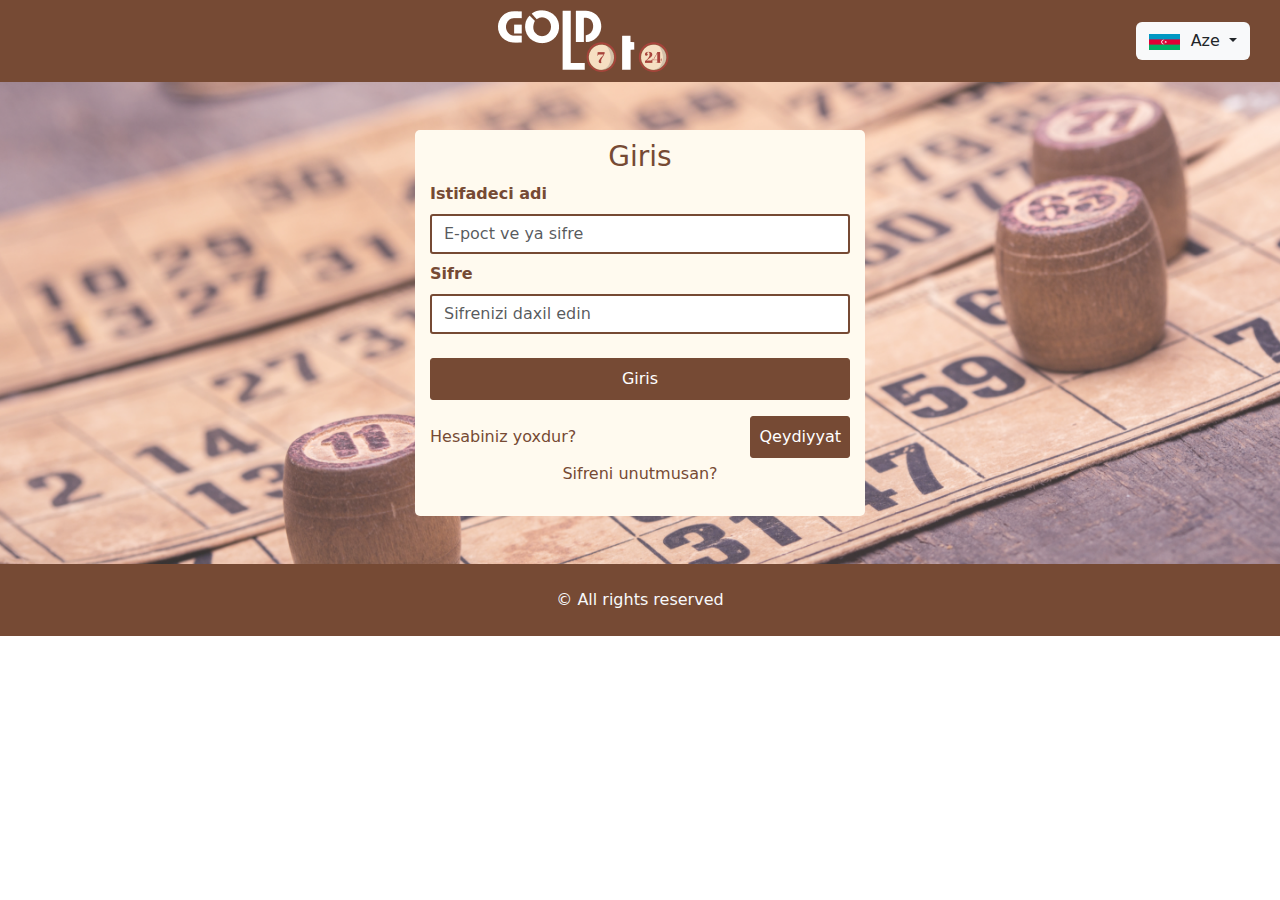
==== index.html @ 74d9b7e3 "first commit" ====
<!DOCTYPE html>
<html lang="en">
<head>
    <meta charset="UTF-8">
    <meta http-equiv="X-UA-Compatible" content="IE=edge">
    <meta name="viewport" content="width=device-width, initial-scale=1.0">
    <link rel="stylesheet" href="style.css">
    <link rel="stylesheet" href="https://cdn.jsdelivr.net/npm/bootstrap@5.3.0-alpha1/dist/css/bootstrap.min.css">

    <title>Document</title>
</head>
<body>
    <header class="loto_header">
       
            <div class="noShow"></div>
            <img src="./img/logo (1).png"/>
            <div class="dropdown noShow">
                <button class="btn bg-light dropdown-toggle" type="button" data-bs-toggle="dropdown" aria-expanded="false"> 
                  <img src="./img/image 17.png"/> &nbsp;Aze
                </button>
                <ul class="dropdown-menu">
                  <li><a class="dropdown-item" href="#"><img src="./img/image 17.png"/>&nbsp;Aze</a></li>
                  <li><a class="dropdown-item" href="#"><img src="./img/image 17.png"/>&nbsp;Aze</a></li>
                  <li><a class="dropdown-item" href="#"><img src="./img/image 17.png"/>&nbsp;Aze</a></li>
                </ul>
              </div>
       
       
    </header>
    <section class="home_page_bigdiv_login py-5">
        <div class="home_page_div_login">
            <h3 class="text-center noShow">Giris </h3>
         <div class="show">
            <div class="d-flex justify-content-between">
                <h3 >Giris </h3>
                <div class="dropdown">
                    <button class="btn bg-light dropdown-toggle" type="button" data-bs-toggle="dropdown" aria-expanded="false"> 
                      <img src="./img/image 17.png"/> &nbsp;Aze
                    </button>
                    <ul class="dropdown-menu">
                      <li><a class="dropdown-item" href="#"><img src="./img/image 17.png"/>&nbsp;Aze</a></li>
                      <li><a class="dropdown-item" href="#"><img src="./img/image 17.png"/>&nbsp;Aze</a></li>
                      <li><a class="dropdown-item" href="#"><img src="./img/image 17.png"/>&nbsp;Aze</a></li>
                    </ul>
                </div>
           

            </div>
         
         </div>
            <form>
                <div class="mb-2">
                    <label for="exampleFormControlInput1" class="form-label"><b>Istifadeci adi</b></label>
                    <input type="text" class="form-control" id="exampleFormControlInput1" placeholder="E-poct ve ya sifre">
                </div>
                <div class="mb-2">
                    <label for="exampleFormControlInput2" class="form-label"><b>Sifre</b></label>
                    <input type="password" class="form-control" id="exampleFormControlInput2" placeholder="Sifrenizi daxil edin">
                </div>
                <button type="submit" class="w-100 p-2 text-light my-3"><a href="home.html">Giris</a></button>
                 
            </form>
            <div class="home_page_div_login_check d-flex justify-content-between align-items-center">
               <a href="#">Hesabiniz yoxdur?</a>
               <button class="p-2"><a href="./register.html">Qeydiyyat</a></button>
            </div>
           <p class="text-center p-1"> <a href="./recovery.html">Sifreni unutmusan?</a></p>

        </div>
        
    </section>
    <footer class="loto_footer p-4 d-flex justify-content-center align-items-center text-light">
        <span>© All rights reserved</span>
    </footer>
 
    
    

   
    <script src="https://cdn.jsdelivr.net/npm/bootstrap@5.3.0-alpha1/dist/js/bootstrap.bundle.min.js"></script>
</body>
</html>
---- style.css ----
*{
    margin: 0;
    padding: 0;
    list-style: none;
    text-decoration: none;
    box-sizing: border-box;
}
:root {
    --loto: #764A34;
  }

/* ___________________Header__________________ */
.loto_header{
    background-color: var(--loto) ;
    padding: 10px 30px;
    display: flex;
    justify-content: space-between;
    align-items: center;
}
.loto_header nav{
    width: 50%;
    display: flex;
    justify-content: space-between;
    align-items: center;
}
.loto_header_person{
    width: 240px;
}
.loto_header_person_img{
    width: 20px;
    height: 20px;
}
.loto_header_price{
    position: relative;
    font-weight: 700;
}
.loto_header_price::after{
    content: '+';
    position: absolute;
    right: 0;
    top: 0;
    width: 18px;
    height: 100%;
    display: flex;
    justify-content: center;
    align-items: center;
    background-color: #AEAEAE;
}
.loto_header_price1{
    position: relative;
    font-weight: 700;
}
.loto_header_price1::after{
    content: '+';
    position: absolute;
    right: 0;
    top: 0;
    width: 40px;
    height: 100%;
    display: flex;
    justify-content: center;
    align-items: center;
    background-color: var(--loto);
}
/* __________________Login______________________ */
.home_page_bigdiv_login{
    background-image: url('./img/old-wooden-lotto-barrels-game-cards.png');
    background-position: center;
    background-size: cover;
    background-repeat: no-repeat;
    display: flex;
    justify-content: center;
    align-items: center;
}
.show{
    display: none;
}
.home_page_div_login{
    width: 450px;
   padding: 10px 15px;
   background-color: #FFFAEF;
   border-radius: 5px;
   color: var(--loto);
}
.home_page_div_login input{
    border: 2px solid var(--loto) !important;
    border-radius: 3px;
}

.home_page_bigdiv_login button{
    background-color: var(--loto);
    border: 1px solid var(--loto);
    border-radius: 3px;
    transition: 0.6s;
}
.home_page_bigdiv_login button:hover{
    background-color: transparent;
}
.home_page_bigdiv_login button:hover a{
   color: #764A34;
}
.home_page_bigdiv_login button a{
    color: white;
    text-decoration: none;
}
.home_page_div_login_check button a{
    color: white;
    text-decoration: none;

}
.home_page_div_login_check a{
    color: var(--loto);
    text-decoration: none;
}
.home_page_div_login_check button:hover{
    background-color: transparent;
}
.home_page_div_login_check button:hover a{
   color: var(--loto);
}
.home_page_div_login p a{
    color: var(--loto);
    text-decoration: none;
}
/* ____________________Footer_________________________ */
.loto_footer{
    background-color: var(--loto);
}
/* ___________________Recovery______________________ */
.recovery_bigdiv{
    background-image: url('./img/tabletop-lotto-game-with-wooden-barrels-vintage-cards-play-home-with-friends-3\ 1.png');
    background-position: center;
    background-repeat: no-repeat;
    background-size: cover;
    display: flex;
    flex-direction: column;
    align-items: center;
    gap: 60px;
}
.recovery_div{
    width: 360px;
   padding: 10px 15px;
   background-color: #FFFAEF;
   border-radius: 5px;
   color: var(--loto);
   display: flex;
   flex-direction: column;
   align-items: center;
}
.recovery_div input{
    border: 1px solid var(--loto);
}
.recovery_div button{
    background-color: var(--loto);
    border: 1px solid var(--loto);
    border-radius: 3px;
    transition: 0.6s;
}
.recovery_div button:hover{
    background-color: transparent;
}
.recovery_div button a{
    color: white;
    text-decoration: none;
}
.recovery_div button:hover a{
    color: var(--loto);
}
.recovery_div1{
   width: 360px;
   padding: 80px 0px;
   background-color: #FFFAEF;
   border-radius: 5px;
   color: var(--loto);
}
/* __________________________Carousel__________________________ */
.loto_carusel1{
    width: 100%;
    height: 300px;
}
.loto_carusel1 img{
    width: 100%;
    height: 100%;
}
/* _________________________Home_Page______________________ */
.loto_home_page_bigdiv{
    background-image: url('./img//wooden-textured-background\ 2.png');
    background-position: center;
    background-size: cover;
    background-repeat: no-repeat;
    padding: 10px 60px;
}

.loto_home_div{
    display: flex;
    justify-content: space-between;
    flex-wrap: wrap;
    gap: 25px;

}
.traj_div{
    width: 46%;
    background-color: #FFFAEF;
    border-radius: 4px;
   padding: 10px 0px;
}
.traj_div a{
    color: black;
    text-decoration: none;
}
.traj_price div{
    background-color: #FFEFCA;
}
.traj_success{
    border-top: 2px solid var(--loto);
}
.traj_success_price ul li{
    width: 50px;
    height: 50px;
    border-radius: 100%;
    display: flex;
    justify-content: center;
    align-items: center;
    border: 3px solid var(--loto);
    font-weight: 700;
    margin-right: 8px;
    background-color: #FFEFCA;

}
.traj_end_price{
    background-color: #FFEFCA;
    font-weight: 700;
}
.traj_time button{
    background-color: #FFEFCA;
}
/* _______________________Account____________________________ */
.person_account_bigdiv{
    background-image: url('./img/tabletop-lotto-game-with-wooden-barrels-vintage-cards-play-home-with-friends-2\ 1.png');
    background-size: cover;
    background-position: center;
    background-repeat: no-repeat;
}
.person_account_switch{
    width: max-content;
}
/* __________Refferal_______ */
.refferal_big_div{
    background-color: #FFFAEF;
}

.refferal_big_div_form1,
.refferal_big_div_form2{
    width: 42%;
}
.refferal_big_div_form1 input,
.refferal_big_div_form2 input{
    border: 1px solid var(--loto);
}
.refferal_big_div_button button{
    background-color: var(--loto);
    border: 1px solid var(--loto);
    transition: 0.6s;
}
.refferal_big_div_button button a{
    color: white;
    text-decoration: none;
}
.refferal_big_div_button button:hover{
    background-color: transparent;
}
.refferal_big_div_button button:hover a{
    color: var(--loto);
}
/* __________person_account_menu___________ */
.person_account_menu button{
    width: 300px;
    max-width: 100%;
    border: 1px solid var(--loto);
    background-color: var(--loto);
}
.person_account_menu button a{
    color: white;
    text-decoration: none;
}
.person_account_choose button{
    width: 100px;
    max-width: 100%;
    border: 1px solid var(--loto);
    background-color: var(--loto);

}
.person_account_choose button a{
   color: white;
   text-decoration: none;

}

.person_account_choose input{
    width: 300px;
    max-width: 100%;
    border: 1px solid var(--loto);

}
.person_account_price button{
    border: 1px solid var(--loto);
    border-radius: 20px;
}
.person_account_price button a{
   color: var(--loto);
   text-decoration: none;
}
/* .person_account_price button::after{
    content: "+";
    clip-path: circle(56.8% at 86% 55%);
    background-color: #764A34;
    position: absolute;
    top: 0;
    left: 0;
    width: 30px;
} */
/* ______________Balans___________ */
.balans_home_page_bigdiv{
    background-image: url('./img/wooden-barrels-with-numbers-percentages-black-background\ 1.png');
    background-size: cover;
    background-position: center;
    background-repeat: no-repeat;

}
.balans_home_page_buttons{
    width: 50%;
}
.balans_home_page_buttons button{
    width: 45%;
    max-width: 100%;
    padding: 10px 0px;
    background-color: var(--loto);
    border: 1px solid var(--loto);
  }
.balans_home_page_buttons button a{
    color: white;
    text-decoration: none;
}
.balans_div{
    width: 50%;
    background-color: #FFFAEF;
}
.balans_price{
    flex-direction: column;
    width: 50%;
}
.balans_price div {
    background-color: #FFFAEF;

}
.balans_write button{
    border:1px solid  var(--loto);
    background-color: var(--loto);

}
.balans_write button a{
    color: white;
    text-decoration: none;
}
/* _________________________Buyer_____________________________ */
.buyer_bigdiv{
    background-color: #FFFAEF;
}
.buyer_avto{
    border: 1px solid var(--loto);
    background-color: var(--loto);
    color: white;
}
.buyer_btns button,
.buyer_btns span{
    width: 40px;
    height: 40px;
    display: flex;
    justify-content: center;
    align-items: center;
    border: 1px solid var(--loto);
    border-radius: 3px;
    background-color: white;
    margin: 0px 7px;
    font-weight: 700;

}
.buyer_btn span{
    border: 1px solid var(--loto);
}
.buyer_btn button{
    border: 1px solid var(--loto);
    background-color: var(--loto);
}
.buyer_btn button a{
    color: white;
    text-decoration: none;
}
.buyer_header{
    background-color: #FFFAEF;
}
.buyer_header button{
    border: 1px solid var(--loto);
    width: 110px;
    background-color: var(--loto);
    color: white;
   
}
.buyer_ticket{
    border: 2px solid white;
    box-sizing: border-box;
    width: 100%;
    /* max-width: 100%; */
    

}
.buyer_ticket1{
    border: 6px solid black;
    width: 1000px;
}
.buyer_ticket button{
 padding: 30px 45px;
}

/* __________________Footer_app______________ */
.footer_app{
    width: 100%;
    background-color: #F4F4F4;
    height: 90px;
    position: fixed;
    bottom: 0;
    left: 0;
}
.footer_app a{
    text-decoration: none;
    color: #764A34;
}

/* ________________MediaQuery___________________________ */

@media only screen and (max-width: 600px){

}

/* Small devices (portrait tablets and large phones, 600px and up) */
@media only screen and (max-width: 600px){
    .home_page_bigdiv_login,
    .person_account_bigdiv,
    .recovery_bigdiv,
.loto_home_page_bigdiv
    {
       background-image: url('./img/Rectangle\ 19.png');
       
    }
   
    .show{
        display: block;
    }
    .noShow{
        display: none;
    }
    .loto_header img{
        margin: 19px auto;
    }
    .loto_home_page_bigdiv{
        padding: 10px 5px;
    }
    .traj_end_price img{
        width: 10px;
        height: 10px;
    }
    .traj_success_price ul li{
        width: 30px;
        height: 30px;
    }
    .traj_price h6{
        font-size: 12px;
    }
    .person_account_choose{
        flex-direction: column;
        align-items: flex-start;
    }
    .refferal_big_div_forms{
        flex-direction: column;
    }
    .refferal_big_div_form1,
    .refferal_big_div_form2{
        width: 100%;
    }
    .balans_home_page_buttons {
        width: 100%;
    }
    .balans_app{
        flex-direction: column;
    }
    .balans_div{
        width: 100%;
    }
    .balans_price{
       flex-direction: row;
       justify-content: space-between;
       width: 100%;
    }
    .balans_price div{
      margin: 15px 0px;
    }

}

/* Medium devices (landscape tablets, 768px and up) */
@media only screen and (min-width: 768px){

}

/* Large devices (laptops/desktops, 992px and up) */
@media only screen and (max-width: 1100px){
.traj_div{
    width: 100%;
}
}

/* Extra large devices (large laptops and desktops, 1200px and up) */
@media only screen and (min-width: 1200px){

}
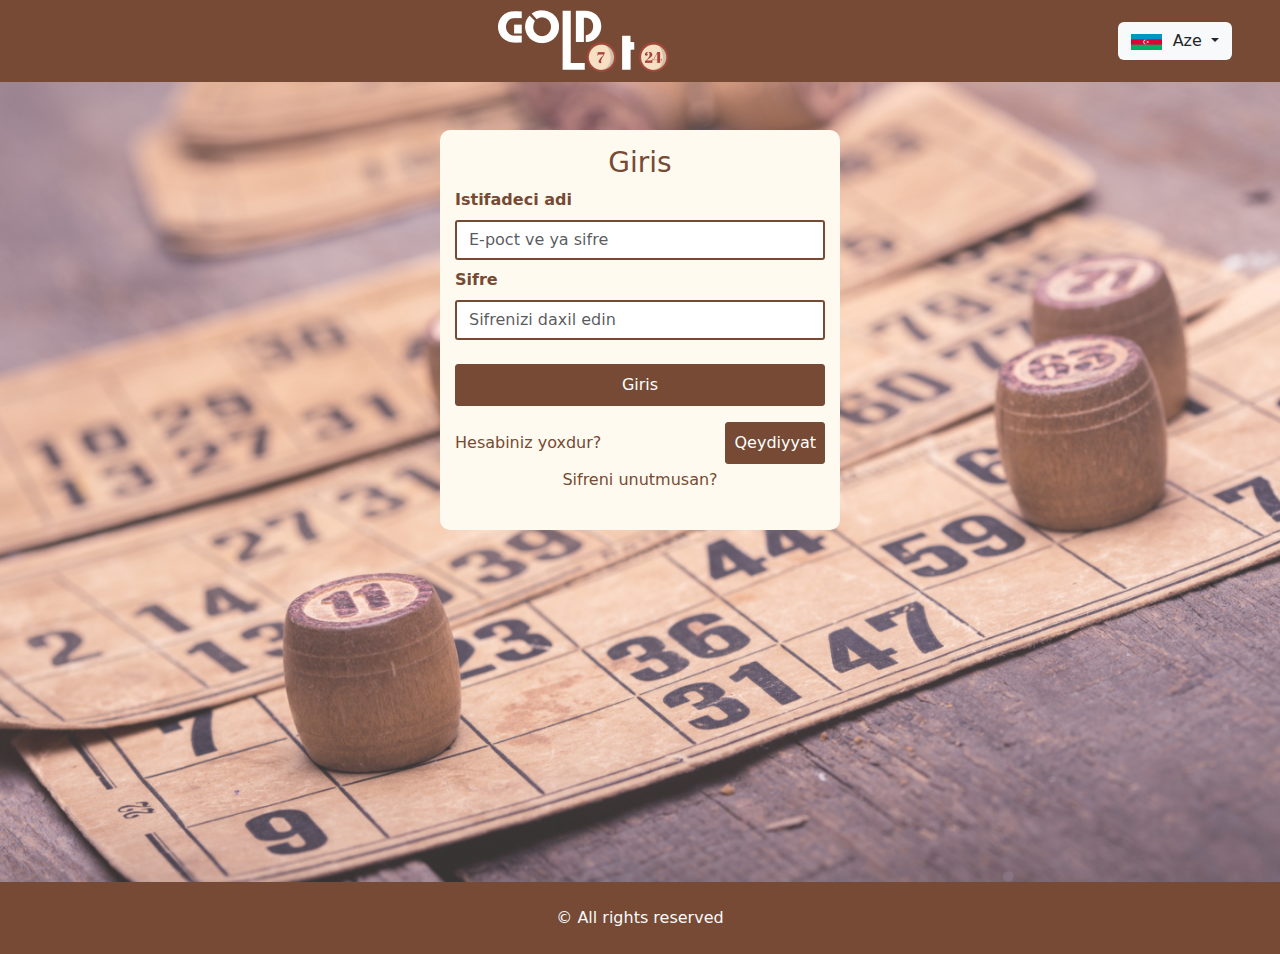
==== commit e4ed1f64: "banner" ====
--- a/index.html
+++ b/index.html
@@ -10,7 +10,7 @@
     <title>Document</title>
 </head>
 <body>
-    <header class="loto_header">
+    <header class="loto_header px-5">
        
             <div class="noShow"></div>
             <img src="./img/logo (1).png"/>
@@ -27,7 +27,7 @@
        
        
     </header>
-    <section class="home_page_bigdiv_login py-5">
+    <section class="home_page_bigdiv_login py-5 px-3">
         <div class="home_page_div_login">
             <h3 class="text-center noShow">Giris </h3>
          <div class="show">
@@ -69,9 +69,11 @@
         </div>
         
     </section>
+  <div class="noShow">
     <footer class="loto_footer p-4 d-flex justify-content-center align-items-center text-light">
         <span>© All rights reserved</span>
     </footer>
+  </div>
  
     
     
--- a/style.css
+++ b/style.css
@@ -24,31 +24,41 @@
     align-items: center;
 }
 .loto_header_person{
-    width: 240px;
-}
-.loto_header_person_img{
+  border-radius: 3px;
+}
+.loto_header_person a{
+    color: black;
+    text-decoration: none;
+}
+/* .loto_header_person_img{
     width: 20px;
     height: 20px;
-}
+} */
 .loto_header_price{
     position: relative;
     font-weight: 700;
+    border-radius: 3px;
 }
 .loto_header_price::after{
     content: '+';
     position: absolute;
     right: 0;
     top: 0;
-    width: 18px;
+    width: 38px;
     height: 100%;
     display: flex;
     justify-content: center;
     align-items: center;
-    background-color: #AEAEAE;
+    background-color: #cccccc;
 }
 .loto_header_price1{
     position: relative;
     font-weight: 700;
+    border-radius: 4px;
+}
+.loto_header_price1 a{
+    color: black;
+    text-decoration: none;
 }
 .loto_header_price1::after{
     content: '+';
@@ -61,25 +71,31 @@
     justify-content: center;
     align-items: center;
     background-color: var(--loto);
+    color: white;
+    border-top-right-radius: 4px;
+    border-bottom-right-radius: 4px;
 }
 /* __________________Login______________________ */
 .home_page_bigdiv_login{
+    height: calc(100vh - 100px);
+    /* height: 1000px; */
     background-image: url('./img/old-wooden-lotto-barrels-game-cards.png');
     background-position: center;
     background-size: cover;
     background-repeat: no-repeat;
     display: flex;
     justify-content: center;
-    align-items: center;
+    /* align-items: center; */
 }
 .show{
     display: none;
 }
 .home_page_div_login{
-    width: 450px;
-   padding: 10px 15px;
+    width: 400px;
+    height: 400px;
+   padding: 16px 15px;
    background-color: #FFFAEF;
-   border-radius: 5px;
+   border-radius: 10px;
    color: var(--loto);
 }
 .home_page_div_login input{
@@ -122,12 +138,63 @@
     color: var(--loto);
     text-decoration: none;
 }
+/* ____________________REgister________________ */
+.home_page_bigdiv_register{
+    /* height: calc(100vh - 100px); */
+    /* height: 1000px; */
+    background-image: url('./img/old-wooden-lotto-barrels-game-cards.png');
+    background-position: center;
+    background-size: cover;
+    background-repeat: no-repeat;
+    display: flex;
+    flex-direction: column;
+    align-items: center;
+    /* justify-content: center; */
+    /* align-items: center; */
+}
+.home_page_div_register{
+    width: 400px;
+    /* height: 400px; */
+   padding: 16px 15px;
+   background-color: #FFFAEF;
+   border-radius: 10px;
+   color: var(--loto);
+}
+.home_page_div_register input{
+    border: 2px solid var(--loto) !important;
+    border-radius: 3px;
+}
+
+.home_page_bigdiv_register button{
+    background-color: var(--loto);
+    border: 1px solid var(--loto);
+    border-radius: 3px;
+    transition: 0.6s;
+}
+.home_page_bigdiv_register button:hover{
+    background-color: transparent;
+}
+.home_page_bigdiv_register button:hover a{
+   color: #764A34;
+}
+.home_page_bigdiv_register button a{
+    color: white;
+    text-decoration: none;
+}
+.register_back{
+    width: 400px;
+}
+.register_back a{
+    color: white;
+    text-decoration: none;
+}
 /* ____________________Footer_________________________ */
 .loto_footer{
     background-color: var(--loto);
 }
 /* ___________________Recovery______________________ */
 .recovery_bigdiv{
+    height: calc(100vh - 110px);
     background-image: url('./img/tabletop-lotto-game-with-wooden-barrels-vintage-cards-play-home-with-friends-3\ 1.png');
     background-position: center;
     background-repeat: no-repeat;
@@ -135,6 +202,7 @@
     display: flex;
     flex-direction: column;
     align-items: center;
+    justify-content: center;
     gap: 60px;
 }
 .recovery_div{
@@ -188,7 +256,7 @@
     background-position: center;
     background-size: cover;
     background-repeat: no-repeat;
-    padding: 10px 60px;
+    padding: 0px 60px;
 }
 
 .loto_home_div{
@@ -196,12 +264,13 @@
     justify-content: space-between;
     flex-wrap: wrap;
     gap: 25px;
+    padding: 20px 0px;
 
 }
 .traj_div{
     width: 46%;
     background-color: #FFFAEF;
-    border-radius: 4px;
+    border-radius: 10px;
    padding: 10px 0px;
 }
 .traj_div a{
@@ -230,6 +299,11 @@
 .traj_end_price{
     background-color: #FFEFCA;
     font-weight: 700;
+}
+.traj_time{
+    display: flex;
+    flex-direction: column;
+    align-items: flex-end;
 }
 .traj_time button{
     background-color: #FFEFCA;
@@ -240,13 +314,17 @@
     background-size: cover;
     background-position: center;
     background-repeat: no-repeat;
+    padding: 0px 90px !important;
 }
 .person_account_switch{
     width: max-content;
+    border-radius: 4px;
 }
 /* __________Refferal_______ */
 .refferal_big_div{
     background-color: #FFFAEF;
+    border-radius: 15px;
+    padding: 0px 30px;
 }
 
 .refferal_big_div_form1,
@@ -256,6 +334,7 @@
 .refferal_big_div_form1 input,
 .refferal_big_div_form2 input{
     border: 1px solid var(--loto);
+    padding: 9px 8px;
 }
 .refferal_big_div_button button{
     background-color: var(--loto);
@@ -278,14 +357,20 @@
     max-width: 100%;
     border: 1px solid var(--loto);
     background-color: var(--loto);
+    
 }
 .person_account_menu button a{
     color: white;
     text-decoration: none;
+    display: flex;
+    justify-content: space-between;
+    padding-left: 10px;
 }
 .person_account_choose button{
-    width: 100px;
-    max-width: 100%;
+    /* width: 100px;
+    max-width: 100%; */
+    /* padding: 10px; */
+    width: 80px;
     border: 1px solid var(--loto);
     background-color: var(--loto);
 
@@ -297,17 +382,37 @@
 }
 
 .person_account_choose input{
+    /* width: 300px;
+    max-width: 100%; */
     width: 300px;
-    max-width: 100%;
     border: 1px solid var(--loto);
 
 }
 .person_account_price button{
     border: 1px solid var(--loto);
     border-radius: 20px;
+    background-color: #FFFAEF;
+    position: relative;
+}
+.person_account_price button::after{
+    content: '+';
+    position: absolute;
+    right: 0;
+    top: 0;
+    width: 40px;
+    height: 100%;
+    background-color: var(--loto);
+    display: flex;
+    justify-content: center;
+    align-items: center;
+    border-top-right-radius: 20px;
+    border-bottom-right-radius: 20px;
+    color: white;
+    font-size: 19px;
+
 }
 .person_account_price button a{
-   color: var(--loto);
+   color:black;
    text-decoration: none;
 }
 /* .person_account_price button::after{
@@ -325,6 +430,7 @@
     background-size: cover;
     background-position: center;
     background-repeat: no-repeat;
+    padding: 0px 40px;
 
 }
 .balans_home_page_buttons{
@@ -344,18 +450,23 @@
 .balans_div{
     width: 50%;
     background-color: #FFFAEF;
+        border-radius: 10px;
+
 }
 .balans_price{
     flex-direction: column;
-    width: 50%;
+    width: 40%;
+    /* border: 2px solid white; */
 }
 .balans_price div {
     background-color: #FFFAEF;
+    width: 48%;
 
 }
 .balans_write button{
-    border:1px solid  var(--loto);
-    background-color: var(--loto);
+    border:1px solid  white;
+    background-color: var(--loto);
+    border-radius: 3px;
 
 }
 .balans_write button a{
@@ -365,6 +476,7 @@
 /* _________________________Buyer_____________________________ */
 .buyer_bigdiv{
     background-color: #FFFAEF;
+    padding: 0px 40px;
 }
 .buyer_avto{
     border: 1px solid var(--loto);
@@ -389,8 +501,17 @@
     border: 1px solid var(--loto);
 }
 .buyer_btn button{
-    border: 1px solid var(--loto);
-    background-color: var(--loto);
+    width: 90px;
+    border: 1px solid var(--loto);
+    background-color: var(--loto);
+    border-radius: 5px;
+}
+.buyer_btn span{
+    width: 60px;
+    display: flex;
+    justify-content: center;
+    align-items: center;
+    border-radius: 5px;
 }
 .buyer_btn button a{
     color: white;
@@ -398,13 +519,14 @@
 }
 .buyer_header{
     background-color: #FFFAEF;
+    width: 75%;
+
 }
 .buyer_header button{
     border: 1px solid var(--loto);
     width: 110px;
     background-color: var(--loto);
     color: white;
-   
 }
 .buyer_ticket{
     border: 2px solid white;
@@ -435,11 +557,121 @@
     text-decoration: none;
     color: #764A34;
 }
-
+/* __________________Loto_Modal________________________ */
+.modal{
+    background-color:rgba(0, 0, 0, 0.837) ;
+}
+.modal-header,
+.modal-body{
+    background-color: #FFFAEF;
+}
+.modal-header button{
+    background-color: #FFEFCA;
+}
+.modal-body h3 a{
+    color: black;
+    text-decoration: none;
+}
+.loto_modal{
+    background-color: #FFEFCA;
+}
+body{
+  position: relative;
+}
+/* ____________________Game________________________ */
+.game_div span{
+    width: 70px;
+    height: 70px;
+    border: 7px solid var(--loto);
+    background-color: #FFFAEF;
+    border-radius: 100%;
+    display: flex;
+    justify-content: center;
+    align-items: center;
+    font-size: 35px;
+    font-weight: 700;
+    margin: 10px;
+}
+.game_div span:nth-child(1){
+    width: 100px;
+    height: 100px;
+    font-size: 45px;
+}
+.game_info{
+    background-color: var(--loto);
+}
+/* ________________Win______________ */
+.win_img_div{
+    height: 300px;
+}
+.win_img_div img{
+    width: 100%;
+    height:100%;
+    object-fit: cover;
+}
+.win_main_div{
+    background-color: #FFFAEF;
+    display: flex;
+    flex-direction: column;
+    justify-content: center;
+    align-items: center;
+
+}
+.win_main_text{
+     height:500px;
+    background-image: url('./img/Group.png');
+    background-size: cover;
+    background-position: center;
+    background-repeat: no-repeat;
+    display: flex;
+    flex-direction: column;
+    justify-content: center;
+    align-items: center;
+    text-align: center;
+}
+.win_main_text h1{
+    font-weight: 700;
+
+}
+/* ________________Operations_app_______ */
+.operations_app{
+    background-color: #FFFAEF;
+    border-bottom-left-radius: 25px;
+    border-bottom-right-radius: 25px;
+    border-top-left-radius: 10px;
+    border-top-right-radius: 10px;
+}
+.operations_div{
+    border-bottom: 1px solid var(--loto);
+    /* padding: 0px 20px; */
+    border-radius: 20px;
+}
+.operations_div p{
+    font-weight: 700;
+}
+/* _____________Banner_____________ */
+
+.carousel-indicators{
+    position: absolute;
+    top: 0;
+    right: 0;
+}
+.carousel-indicators button{
+    width: 20px !important;
+    height: 20px !important;
+    background-color: rgba(193, 188, 188, 0.86) !important;
+    border-radius: 100% !important;
+}
+.carousel_number{
+    padding: 90px 0px 30px 0px;
+}
 /* ________________MediaQuery___________________________ */
 
-@media only screen and (max-width: 600px){
-
+@media only screen and (max-width: 450px){
+    .person_account_choose input{
+        width: 200px;
+    }
+    
 }
 
 /* Small devices (portrait tablets and large phones, 600px and up) */
@@ -447,11 +679,21 @@
     .home_page_bigdiv_login,
     .person_account_bigdiv,
     .recovery_bigdiv,
-.loto_home_page_bigdiv
+.loto_home_page_bigdiv,
+.home_page_bigdiv_register,
+.balans_home_page_bigdiv
     {
        background-image: url('./img/Rectangle\ 19.png');
        
     }
+    .balans_home_page_buttons  button{
+        border: 1px solid white;
+        border-radius: 3px;
+        background-color: #FFFAEF;
+    }
+    .balans_home_page_buttons button a{
+        color: black;
+    }
    
     .show{
         display: block;
@@ -476,9 +718,23 @@
     .traj_price h6{
         font-size: 12px;
     }
+    .btn_app{
+        width: 630px !important;
+    }
+    .person_account_bigdiv{
+        padding: 30px 20px !important;
+    }
+ 
     .person_account_choose{
+        width: 100%;
         flex-direction: column;
         align-items: flex-start;
+        justify-content: flex-start;
+        text-align: left;
+    }
+   
+    .refferal_big_div{
+        padding: 0px 10px;
     }
     .refferal_big_div_forms{
         flex-direction: column;
@@ -486,6 +742,9 @@
     .refferal_big_div_form1,
     .refferal_big_div_form2{
         width: 100%;
+    }
+    .balans_home_page_bigdiv{
+        padding: 0px 10px;
     }
     .balans_home_page_buttons {
         width: 100%;
@@ -500,15 +759,71 @@
        flex-direction: row;
        justify-content: space-between;
        width: 100%;
+       padding: 20px 0px;
     }
     .balans_price div{
       margin: 15px 0px;
-    }
-
+      border-radius: 5px;
+    }
+    .buyer_header_app h4{
+        font-size: 17px;
+    }
+    .buyer_header_app h6{
+        font-size: 14px;
+    }
+    .buyer_header{
+        width: 100%;
+    }
+    .game_div span{
+        width: 60px;
+        height: 60px;
+        font-size: 25px;
+        margin: 10px 4px;
+    }
+    .game_div span:nth-child(1){
+        width: 80px;
+        height: 80px;
+        font-size: 35px;
+    }
+  .win_app{
+    width:150px;
+    height:150px;
+    border-radius: 100%;
+    background-color: #E5BB2A;
+    display: flex;
+    justify-content: center;
+    padding: 22px;
+  }
+   
 }
 
 /* Medium devices (landscape tablets, 768px and up) */
-@media only screen and (min-width: 768px){
+@media only screen and (max-width: 768px){
+    .buyer_bigdiv{
+        padding: 0px 10px;
+    }
+    .buyer_btns h4,
+    .buyer_btn h4
+    {
+        font-size: 13px;
+    }
+   
+    .buyer_btns button,
+.buyer_btns span{
+    width: 25px;
+    height: 25px;
+    margin: 0px 3px;
+
+}
+.buyer_btn button{
+    width: 60px;
+}
+.buyer_btn span{
+    width: 40px;
+}
+.loto_home_page_bigdiv{
+    padding: 0px 20px;
+}
 
 }
 
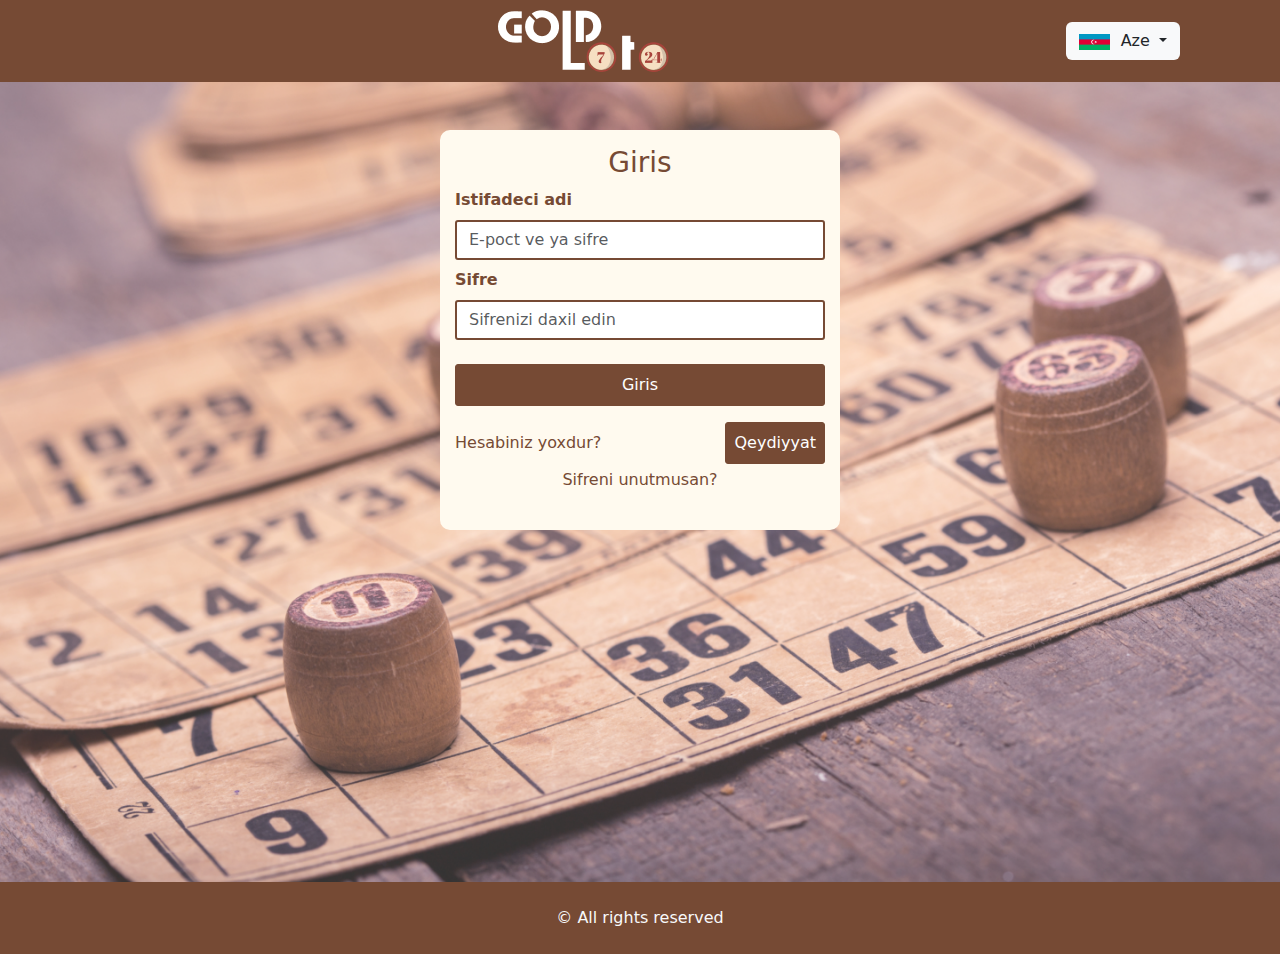
==== commit b774bc93: "after-before" ====
--- a/index.html
+++ b/index.html
@@ -10,7 +10,7 @@
     <title>Document</title>
 </head>
 <body>
-    <header class="loto_header px-5">
+    <header class="loto_header">
        
             <div class="noShow"></div>
             <img src="./img/logo (1).png"/>
--- a/style.css
+++ b/style.css
@@ -12,7 +12,7 @@
 /* ___________________Header__________________ */
 .loto_header{
     background-color: var(--loto) ;
-    padding: 10px 30px;
+    padding: 10px 100px !important;
     display: flex;
     justify-content: space-between;
     align-items: center;
@@ -256,7 +256,7 @@
     background-position: center;
     background-size: cover;
     background-repeat: no-repeat;
-    padding: 0px 60px;
+    padding: 0px 100px 350px 100px;
 }
 
 .loto_home_div{
@@ -264,7 +264,7 @@
     justify-content: space-between;
     flex-wrap: wrap;
     gap: 25px;
-    padding: 20px 0px;
+    padding: 20px 50px;
 
 }
 .traj_div{
@@ -273,6 +273,7 @@
     border-radius: 10px;
    padding: 10px 0px;
 }
+
 .traj_div a{
     color: black;
     text-decoration: none;
@@ -280,8 +281,12 @@
 .traj_price div{
     background-color: #FFEFCA;
 }
+.traj_info{
+    padding: 0px 20px;
+}
 .traj_success{
     border-top: 2px solid var(--loto);
+    padding: 0px 20px;
 }
 .traj_success_price ul li{
     width: 50px;
@@ -314,7 +319,7 @@
     background-size: cover;
     background-position: center;
     background-repeat: no-repeat;
-    padding: 0px 90px !important;
+    padding: 0px 90px 100px 90px;
 }
 .person_account_switch{
     width: max-content;
@@ -430,7 +435,7 @@
     background-size: cover;
     background-position: center;
     background-repeat: no-repeat;
-    padding: 0px 40px;
+    padding: 0px 40px 100px 40px;
 
 }
 .balans_home_page_buttons{
@@ -476,7 +481,7 @@
 /* _________________________Buyer_____________________________ */
 .buyer_bigdiv{
     background-color: #FFFAEF;
-    padding: 0px 40px;
+    padding: 0px 100px;
 }
 .buyer_avto{
     border: 1px solid var(--loto);
@@ -520,13 +525,20 @@
 .buyer_header{
     background-color: #FFFAEF;
     width: 75%;
+    border-top-left-radius: 10px;
+    border-top-right-radius: 10px;
+    border: 6px solid #513425;
+    border-bottom: none;
+
 
 }
 .buyer_header button{
     border: 1px solid var(--loto);
-    width: 110px;
-    background-color: var(--loto);
-    color: white;
+    width: 15%;
+    padding: 10px 0px;
+    background-color: var(--loto);
+    color: white;
+    border-radius: 5px;
 }
 .buyer_ticket{
     border: 2px solid white;
@@ -652,9 +664,8 @@
 /* _____________Banner_____________ */
 
 .carousel-indicators{
-    position: absolute;
-    top: 0;
-    right: 0;
+    top: 0 !important;
+   
 }
 .carousel-indicators button{
     width: 20px !important;
@@ -664,6 +675,41 @@
 }
 .carousel_number{
     padding: 90px 0px 30px 0px;
+     font-weight: 700;
+}
+/* ________________Lost_________________ */
+.goBack{
+  padding: 0px 0px 140px 0px;
+  display: flex;
+  justify-content: center;
+}
+.goBack button{
+    border: 1px solid var(--loto);
+    background-color: var(--loto);
+    border-radius: 5px;
+
+}
+.goBack button a{
+    color: white;
+    text-decoration: none;
+}
+.lost_main_div{
+    border: 1px solid rgba(0, 0, 0, 0.166);
+    display: flex;
+    flex-direction: column; 
+    border-radius: 5px;
+}
+.lost_padding{
+    padding: 0px 100px 0px 100px;
+}
+.loto_ticket{
+    border: 1px solid black;
+    width: 100%;
+    height: 200px;
+}
+.carousel,
+.goBack{
+    background-color: #FFFAEF;
 }
 /* ________________MediaQuery___________________________ */
 
@@ -671,11 +717,15 @@
     .person_account_choose input{
         width: 200px;
     }
+    .traj_info,
+    .traj_success{
+        padding: 0px 5px;
+    }
     
 }
 
 /* Small devices (portrait tablets and large phones, 600px and up) */
-@media only screen and (max-width: 600px){
+@media only screen and (max-width: 620px){
     .home_page_bigdiv_login,
     .person_account_bigdiv,
     .recovery_bigdiv,
@@ -701,6 +751,9 @@
     .noShow{
         display: none;
     }
+    .loto_home_div{
+        padding: 20px 1px;
+    }
     .loto_header img{
         margin: 19px auto;
     }
@@ -722,7 +775,8 @@
         width: 630px !important;
     }
     .person_account_bigdiv{
-        padding: 30px 20px !important;
+        padding: 0px 20px 100px 20px;
+
     }
  
     .person_account_choose{
@@ -744,7 +798,8 @@
         width: 100%;
     }
     .balans_home_page_bigdiv{
-        padding: 0px 10px;
+        padding: 0px 12px 100px 12px;
+
     }
     .balans_home_page_buttons {
         width: 100%;
@@ -774,6 +829,7 @@
     .buyer_header{
         width: 100%;
     }
+   
     .game_div span{
         width: 60px;
         height: 60px;
@@ -794,6 +850,28 @@
     justify-content: center;
     padding: 22px;
   }
+  .lost_padding{
+    padding: 0px 20px 0px 20px;
+}
+.buyer_play_bigdiv{
+    height: 150px !important;
+}
+.buyer_play_div1{
+    height: 46px !important;
+}
+/* .buyer_play_div1 ul li{
+    height: 46px !important;
+    font-size: 20px !important;
+    border-radius: 4px !important;
+   
+} */
+.buyer_play_div1 .ul .li{
+    height: 46px !important;
+    font-size: 20px !important;
+    border-radius: 4px !important;
+   
+}
+
    
 }
 
@@ -806,6 +884,10 @@
     .buyer_btn h4
     {
         font-size: 13px;
+    }
+    .buyer_header button{
+        width: 25%;
+        /* padding: 10px 0px; */
     }
    
     .buyer_btns button,
@@ -817,13 +899,21 @@
 }
 .buyer_btn button{
     width: 60px;
+    border-radius: 20px;
 }
 .buyer_btn span{
-    width: 40px;
+    width: 60px;
+    border-radius: 20px;
+
 }
 .loto_home_page_bigdiv{
-    padding: 0px 20px;
-}
+    padding: 0px 20px 350px 20px;
+
+}
+ /* .loto_home_page_bigdiv{
+        padding: 10px 5px;
+    } */
+
 
 }
 
@@ -837,4 +927,93 @@
 /* Extra large devices (large laptops and desktops, 1200px and up) */
 @media only screen and (min-width: 1200px){
 
-}+}
+
+.buyer_play_bigdiv{
+    width: 100%;
+    height: 270px;
+    border: 2px solid white;
+    /* margin-top: 20px; */
+    background-color: white;
+    border: 6px solid #513425;
+    /* border-top: none; */
+    border-radius: 10px;
+
+
+}
+.buyer_play_div1{
+    width: 100%;
+    height: 86px;
+    /* border: 2px solid black; */
+}
+/* .buyer_play_div1 ul{
+    display: flex;
+    padding: 0px;
+
+}
+.buyer_play_div1 ul li{
+    width: 14%;
+    height: 86px;
+    border: 1.5px solid black;
+    border-radius: 8px;
+    display: flex;
+    justify-content: center;
+    align-items: center;
+    font-weight: 700;
+    font-size: 37px;
+    position: relative;
+} */
+/* .success{
+    position: relative;
+} */
+.success::after{
+    content: "";
+    position: absolute;
+    top: 50%;
+    left: 50%;
+    transform: translate(-50%,-50%);
+    width: 60%;
+    height: 80%;
+    border-radius: 100%;
+    background-color: #B47B51;
+
+}
+.discuss::before{
+    content: '\f00d';
+  font-family: "Font Awesome 5 Free";
+  font-weight: 900;
+  font-size: 40px;
+   position: absolute;
+   top: 50%;
+   left: 50%;    
+   transform: translate(-50%,-50%);
+   color: red;
+}
+.buyer_app_balans button{
+    background-color: #FFFAEF;
+    border-radius: 15px;
+    border: 1px solid #FFFAEF;
+    box-shadow: rgba(0, 0, 0, 0.35) 0px 5px 15px;
+
+}
+.buyer_play_div1 .ul{
+    display: flex;
+    padding: 0px;
+
+}
+.buyer_play_div1 .ul .li{
+    width: 14%;
+    height: 86px;
+    border: 1.5px solid black;
+    border-radius: 8px;
+    display: flex;
+    justify-content: center;
+    align-items: center;
+    font-weight: 700;
+    font-size: 37px;
+    position: relative;
+    background-color: #FFFAEF;
+}
+.buyer_play_div1 .ul .li:disabled{
+    background-color: rgb(221, 220, 220);
+}
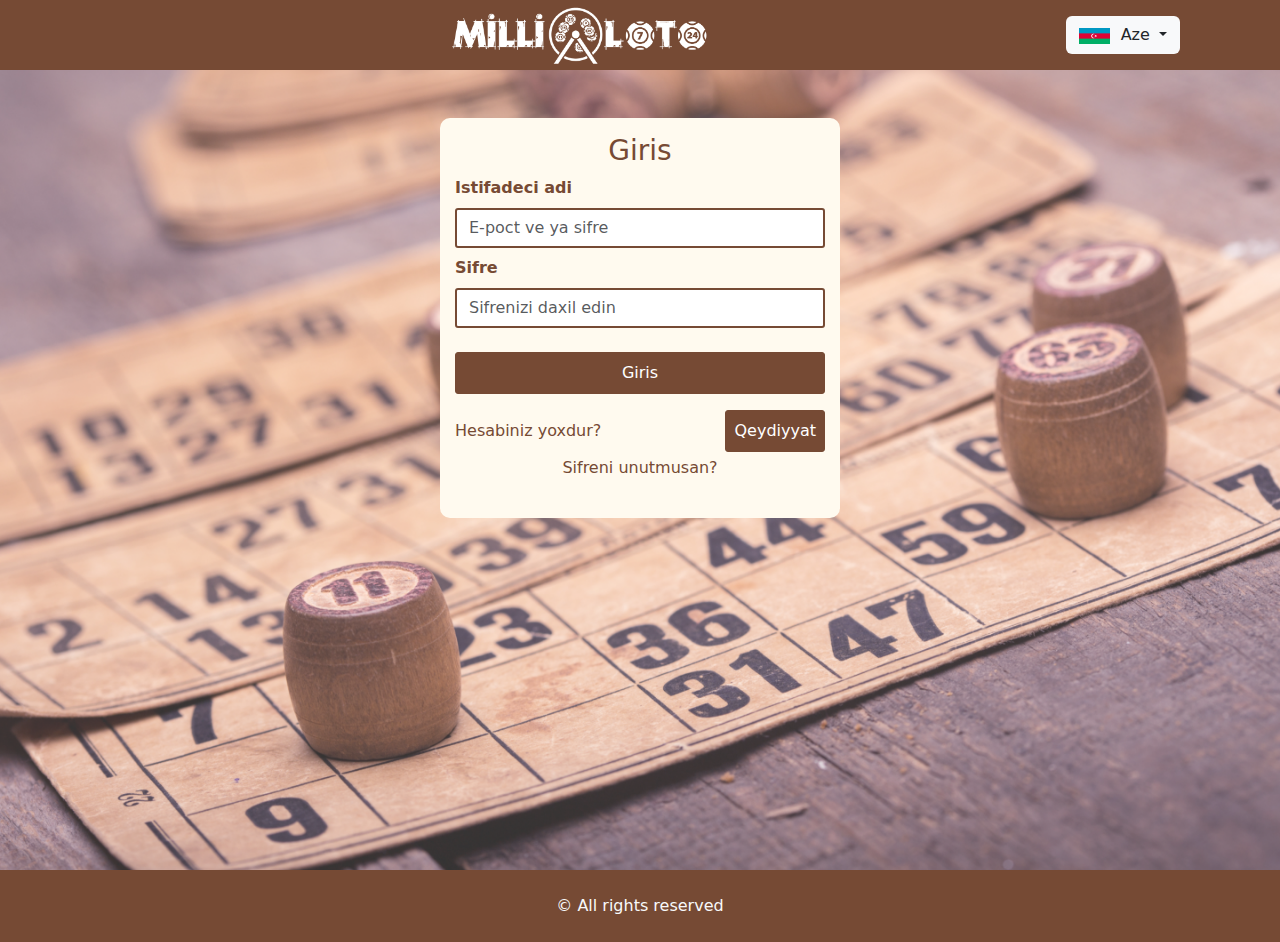
==== commit 8d6678e2: "change" ====
--- a/index.html
+++ b/index.html
@@ -13,7 +13,10 @@
     <header class="loto_header">
        
             <div class="noShow"></div>
-            <img src="./img/logo (1).png"/>
+            <div class="logo_image">
+            <img src="./img/logo-sayt-uchun.png" />
+
+            </div>
             <div class="dropdown noShow">
                 <button class="btn bg-light dropdown-toggle" type="button" data-bs-toggle="dropdown" aria-expanded="false"> 
                   <img src="./img/image 17.png"/> &nbsp;Aze
@@ -27,7 +30,7 @@
        
        
     </header>
-    <section class="home_page_bigdiv_login py-5 px-3">
+    <section class="home_page_bigdiv_login py-5">
         <div class="home_page_div_login">
             <h3 class="text-center noShow">Giris </h3>
          <div class="show">
--- a/style.css
+++ b/style.css
@@ -12,17 +12,30 @@
 /* ___________________Header__________________ */
 .loto_header{
     background-color: var(--loto) ;
-    padding: 10px 100px !important;
-    display: flex;
+    padding: 0px 100px;
+    display: flex;
+    align-items: center;
+    justify-content: center;
     justify-content: space-between;
-    align-items: center;
-}
-.loto_header nav{
-    width: 50%;
+
+}
+.logo_image{
+    height: 70px;
+    width: 300px;
+}
+.logo_image img{
+    width: 100%;
+    height: 100%;
+    object-fit: cover;
+}
+
+/* .loto_header nav{
+    width: 40%;
     display: flex;
     justify-content: space-between;
     align-items: center;
-}
+    border: 2px solid black;
+} */
 .loto_header_person{
   border-radius: 3px;
 }
@@ -85,6 +98,7 @@
     background-repeat: no-repeat;
     display: flex;
     justify-content: center;
+    /* padding: 0px 200px; */
     /* align-items: center; */
 }
 .show{
@@ -264,7 +278,7 @@
     justify-content: space-between;
     flex-wrap: wrap;
     gap: 25px;
-    padding: 20px 50px;
+    /* padding: 20px 50px; */
 
 }
 .traj_div{
@@ -459,13 +473,17 @@
 
 }
 .balans_price{
+    display: flex;
     flex-direction: column;
-    width: 40%;
+    align-items: flex-end;
+    /* justify-content: flex-end; */
+    /* flex-direction: column; */
+    width: 50%;
     /* border: 2px solid white; */
 }
 .balans_price div {
     background-color: #FFFAEF;
-    width: 48%;
+    width: 55%;
 
 }
 .balans_write button{
@@ -524,21 +542,26 @@
 }
 .buyer_header{
     background-color: #FFFAEF;
-    width: 75%;
+    width: 65%;
     border-top-left-radius: 10px;
     border-top-right-radius: 10px;
-    border: 6px solid #513425;
+    /* border: 6px solid #513425; */
     border-bottom: none;
 
 
 }
 .buyer_header button{
     border: 1px solid var(--loto);
-    width: 15%;
+    width: 25%;
     padding: 10px 0px;
     background-color: var(--loto);
     color: white;
     border-radius: 5px;
+}
+.buyer_header button img{
+    width: 20px;
+    height: 20px;
+    object-fit: cover;
 }
 .buyer_ticket{
     border: 2px solid white;
@@ -560,7 +583,7 @@
 .footer_app{
     width: 100%;
     background-color: #F4F4F4;
-    height: 90px;
+    height: 80px;
     position: fixed;
     bottom: 0;
     left: 0;
@@ -653,6 +676,12 @@
     border-top-left-radius: 10px;
     border-top-right-radius: 10px;
 }
+.operations_app_h6 h6{
+    border-bottom: 1px solid var(--loto);
+    border-radius: 10px;
+    padding: 4px 10px;
+    font-weight: 700;
+}
 .operations_div{
     border-bottom: 1px solid var(--loto);
     /* padding: 0px 20px; */
@@ -665,14 +694,17 @@
 
 .carousel-indicators{
     top: 0 !important;
+    /* position: relative; */
    
 }
 .carousel-indicators button{
     width: 20px !important;
     height: 20px !important;
     background-color: rgba(193, 188, 188, 0.86) !important;
-    border-radius: 100% !important;
-}
+    border-radius: 100% !important;  
+}
+
+
 .carousel_number{
     padding: 90px 0px 30px 0px;
      font-weight: 700;
@@ -713,7 +745,7 @@
 }
 /* ________________MediaQuery___________________________ */
 
-@media only screen and (max-width: 450px){
+@media only screen and (max-width: 415px){
     .person_account_choose input{
         width: 200px;
     }
@@ -721,6 +753,25 @@
     .traj_success{
         padding: 0px 5px;
     }
+    .home_page_div_register{
+        width: 340px;
+    }
+    .register_back a{
+        padding-left: 30px;
+    }
+    .loto_header_price span{
+        font-size: 12px;
+    }
+    .loto_header_person span{
+        font-size: 12px;
+    }
+    .person_account_price button{
+        font-size: 10px;
+    }
+    .traj_time button {
+        font-size: 12px;
+    }
+  
     
 }
 
@@ -736,6 +787,7 @@
        background-image: url('./img/Rectangle\ 19.png');
        
     }
+ 
     .balans_home_page_buttons  button{
         border: 1px solid white;
         border-radius: 3px;
@@ -754,9 +806,15 @@
     .loto_home_div{
         padding: 20px 1px;
     }
-    .loto_header img{
-        margin: 19px auto;
-    }
+     .loto_header{
+        padding: 0px 9px !important;
+     }
+     .loto_header_person{
+        border-radius: 20px;
+     }
+     .logo_image{
+        width: 160px;
+     }
     .loto_home_page_bigdiv{
         padding: 10px 5px;
     }
@@ -810,7 +868,7 @@
     .balans_div{
         width: 100%;
     }
-    .balans_price{
+    /* .balans_price{
        flex-direction: row;
        justify-content: space-between;
        width: 100%;
@@ -819,7 +877,7 @@
     .balans_price div{
       margin: 15px 0px;
       border-radius: 5px;
-    }
+    } */
     .buyer_header_app h4{
         font-size: 17px;
     }
@@ -827,8 +885,20 @@
         font-size: 14px;
     }
     .buyer_header{
-        width: 100%;
-    }
+        width: 70%;
+        /* border: 1px solid black; */
+    }
+    .buyer_header button{
+        width: 10%;
+        padding: 3px 0px;
+        font-size: 10px;
+        border-radius: 30px;
+    }
+    .buyer_header button img{
+    width: 14px;
+    height: 14px;
+    }
+    
    
     .game_div span{
         width: 60px;
@@ -854,10 +924,13 @@
     padding: 0px 20px 0px 20px;
 }
 .buyer_play_bigdiv{
-    height: 150px !important;
+    height: 108px !important;
+    border: 3px solid #513425 !important;
 }
 .buyer_play_div1{
-    height: 46px !important;
+    height: 34px !important;
+    /* border: 3px solid #513425 !important; */
+
 }
 /* .buyer_play_div1 ul li{
     height: 46px !important;
@@ -866,10 +939,13 @@
    
 } */
 .buyer_play_div1 .ul .li{
-    height: 46px !important;
-    font-size: 20px !important;
-    border-radius: 4px !important;
+    height: 34px !important;
+    font-size: 16px !important;
+    border-radius: 3px !important;
    
+}
+.buyer_avto{
+    border-radius: 20px;
 }
 
    
@@ -1017,3 +1093,43 @@
 .buyer_play_div1 .ul .li:disabled{
     background-color: rgb(221, 220, 220);
 }
+.loto_ticket_div{
+    background-color: #FFFAEF;
+    border-radius: 10px;
+    padding: 0px 10px;
+    margin-bottom: 60px;
+}
+.footer_buyer_app{
+    width: 100%;
+    background-color: var(--loto);
+    display: flex;
+    justify-content: space-between;
+    align-items: center;
+    position: fixed;
+    bottom: 0;
+    left: 0;
+    border-top: 1px solid white;
+}
+.footer_buyer_ticket{
+    width: 60%;
+    border-radius: 10px;
+    background-color: var(--loto);
+    color: white;
+    border: 1px solid white;
+    box-shadow: rgba(50, 50, 93, 0.25) 0px 30px 60px -12px inset, rgba(0, 0, 0, 0.3) 0px 18px 36px -18px inset;
+}
+.footer_buyer_count button{
+    width: 45px;
+    height: 45px;
+    border-radius: 100%;
+    box-shadow: rgba(50, 50, 93, 0.25) 0px 30px 60px -12px inset, rgba(0, 0, 0, 0.3) 0px 18px 36px -18px inset;
+   background-color: var(--loto);
+   border: 1px solid white;
+   color: white;
+   font-size: 30px;
+   text-align: center;  
+   display: flex;
+   justify-content: center;
+   align-items: center;
+   margin: 0px 5px;
+}